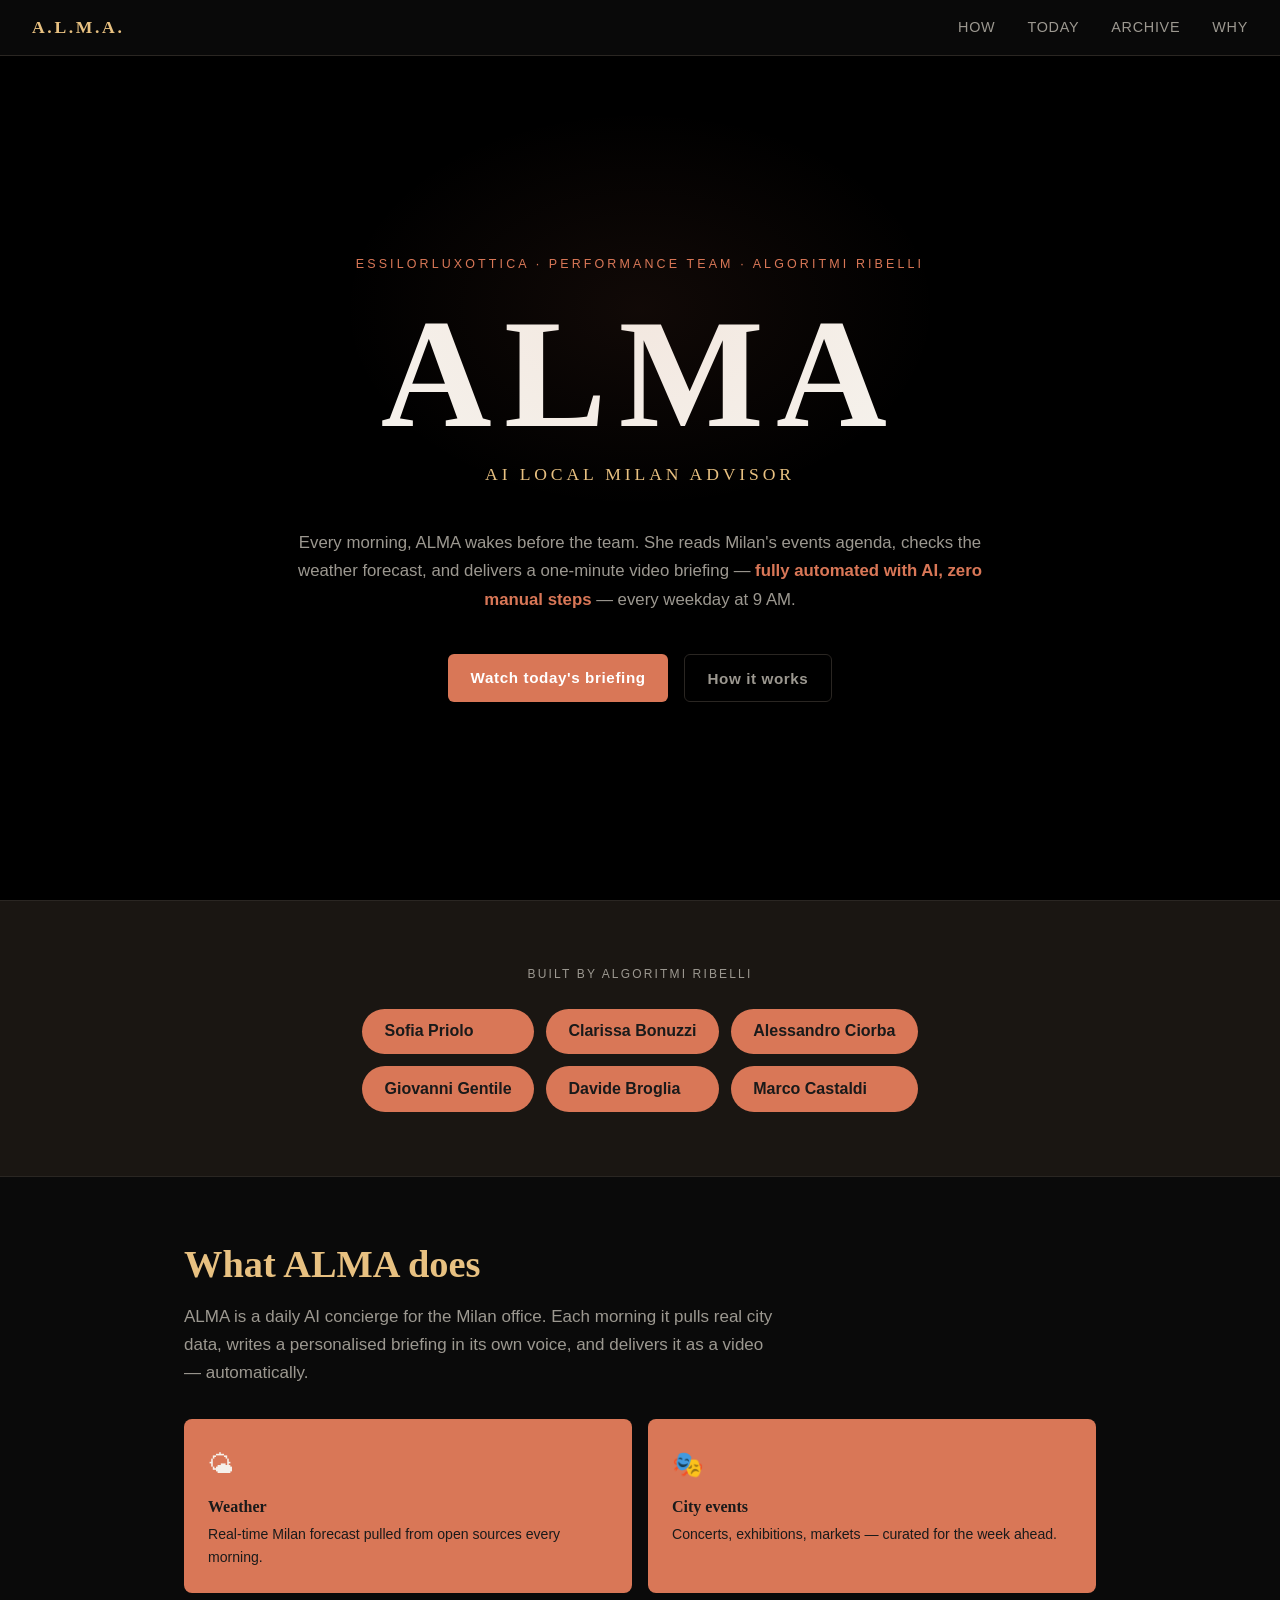
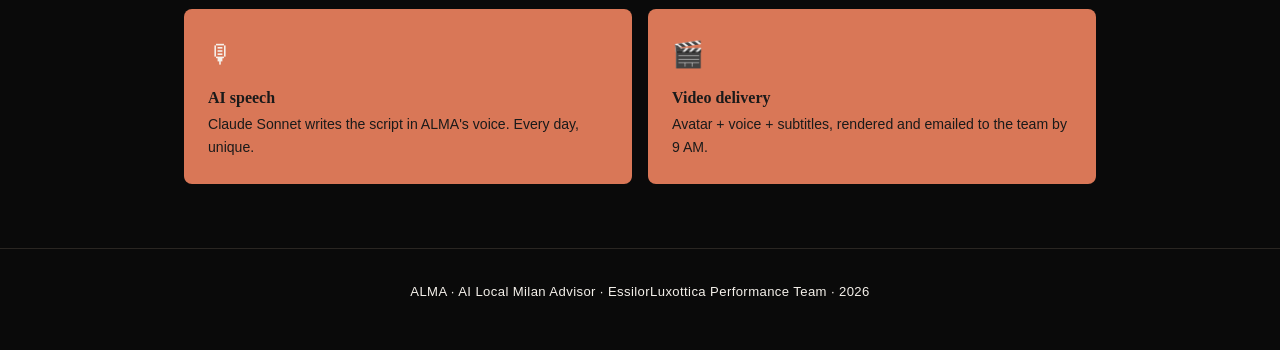
==== index.html @ ec911810 "Increase max-width of hero description section" ====
<!DOCTYPE html>
<html lang="en">
<head>
  <meta charset="UTF-8" />
  <meta name="viewport" content="width=device-width, initial-scale=1.0" />
  <title>ALMA — AI Local Milan Advisor</title>
  <link rel="stylesheet" href="style.css" />
  <style>
    /* ── Hero ── */
    .hero {
      min-height: calc(100vh - 56px);
      display: flex;
      flex-direction: column;
      justify-content: center;
      align-items: center;
      text-align: center;
      padding: 3rem 1.5rem;
      background: var(--bg-deep);
      position: relative;
      overflow: hidden;
    }

    /* Subtle ambient glow behind title */
    .hero::before {
      content: '';
      position: absolute;
      top: 30%;
      left: 50%;
      transform: translate(-50%, -50%);
      width: 600px;
      height: 400px;
      background: radial-gradient(ellipse, rgba(217,119,87,0.08) 0%, transparent 70%);
      pointer-events: none;
    }

    .hero-eyebrow {
      font-size: 0.78rem;
      letter-spacing: 0.25em;
      text-transform: uppercase;
      color: var(--accent);
      margin-bottom: 1.5rem;
    }

    .hero-title {
      font-family: 'Cambria', serif;
      font-size: clamp(3.5rem, 12vw, 13rem);
      font-weight: 700;
      color: var(--text);
      letter-spacing: 0.08em;
      line-height: 1;
      margin-bottom: 0.5rem;
    }

    .hero-subtitle {
      font-family: 'Cambria', serif;
      font-size: clamp(0.85rem, 2.5vw, 1.1rem);
      letter-spacing: 0.22em;
      text-transform: uppercase;
      color: var(--gold);
      margin-bottom: 2.5rem;
    }

    .hero-desc {
      max-width: 720px;
      color: var(--text-dim);
      font-size: 1.05rem;
      line-height: 1.7;
      margin-bottom: 2.5rem;
    }

    .hero-ctas {
      display: flex;
      gap: 1rem;
      flex-wrap: wrap;
      justify-content: center;
    }

    /* ── Team section ── */
    .team-section {
      background: var(--panel);
      border-top: 1px solid var(--panel-light);
      border-bottom: 1px solid var(--panel-light);
    }

    .team-label {
      font-size: 0.75rem;
      letter-spacing: 0.18em;
      text-transform: uppercase;
      color: var(--text-dim);
      text-align: center;
      margin-bottom: 1.5rem;
    }

    .team-grid {
      display: grid;
      grid-template-columns: repeat(3, auto);
      gap: 0.75rem;
      justify-content: center;
    }

    .team-pill {
      background: var(--accent);
      border: none;
      border-radius: 999px;
      padding: 0.6rem 1.4rem;
      font-size: 1rem;
      font-weight: 700;
      color: #1a1a1a;
    }

    /* ── What is ALMA ── */
    .what-grid {
      display: grid;
      grid-template-columns: repeat(2, 1fr);
      gap: 1rem;
      margin-top: 2rem;
    }

    .what-card {
      background: var(--accent);
      border: none;
      border-radius: 8px;
      padding: 1.5rem;
    }

    .what-icon {
      font-size: 1.6rem;
      margin-bottom: 0.75rem;
    }

    .what-card h3 {
      font-size: 1rem;
      margin-bottom: 0.4rem;
      color: #1a1a1a;
    }

    .what-card p {
      font-size: 0.88rem;
      color: #1a1a1a;
      margin: 0;
    }
  </style>
</head>
<body>

<nav>
  <a class="nav-logo" href="index.html">A.L.M.A.</a>
  <ul class="nav-links">
    <li><a href="how-it-works.html">How</a></li>
    <li><a href="today.html">Today</a></li>
    <li><a href="archive.html">Archive</a></li>
    <li><a href="why.html">Why</a></li>
  </ul>
</nav>

<main>

  <!-- Hero -->
  <section class="hero">
    <p class="hero-eyebrow">EssilorLuxottica · Performance Team · Algoritmi Ribelli</p>
    <h1 class="hero-title">ALMA</h1>
    <p class="hero-subtitle">AI Local Milan Advisor</p>
    <p class="hero-desc">
      Every morning, ALMA wakes before the team. She reads Milan's events agenda, checks the weather forecast, and delivers a one-minute video briefing — <strong style="color: var(--accent);">fully automated with AI, zero manual steps</strong> — every weekday at 9 AM.
    </p>
    <div class="hero-ctas">
      <a href="today.html" class="btn btn-primary">Watch today's briefing</a>
      <a href="how-it-works.html" class="btn btn-outline">How it works</a>
    </div>
  </section>

  <!-- Team -->
  <section class="team-section section">
    <div class="container">
      <p class="team-label">Built by Algoritmi Ribelli</p>
      <div class="team-grid">
        <span class="team-pill">Sofia Priolo</span>
        <span class="team-pill">Clarissa Bonuzzi</span>
        <span class="team-pill">Alessandro Ciorba</span>
        <span class="team-pill">Giovanni Gentile</span>
        <span class="team-pill">Davide Broglia</span>
        <span class="team-pill">Marco Castaldi</span>
      </div>
    </div>
  </section>

  <!-- What is ALMA -->
  <section class="section">
    <div class="container">
      <h2>What ALMA does</h2>
      <p style="color: var(--text-dim); max-width: 600px;">
        ALMA is a daily AI concierge for the Milan office. Each morning it pulls real city data,
        writes a personalised briefing in its own voice, and delivers it as a video — automatically.
      </p>

      <div class="what-grid">
        <div class="what-card">
          <div class="what-icon">🌤</div>
          <h3>Weather</h3>
          <p>Real-time Milan forecast pulled from open sources every morning.</p>
        </div>
        <div class="what-card">
          <div class="what-icon">🎭</div>
          <h3>City events</h3>
          <p>Concerts, exhibitions, markets — curated for the week ahead.</p>
        </div>
        <div class="what-card">
          <div class="what-icon">🎙</div>
          <h3>AI speech</h3>
          <p>Claude Sonnet writes the script in ALMA's voice. Every day, unique.</p>
        </div>
        <div class="what-card">
          <div class="what-icon">🎬</div>
          <h3>Video delivery</h3>
          <p>Avatar + voice + subtitles, rendered and emailed to the team by 9 AM.</p>
        </div>
      </div>
    </div>
  </section>

</main>

<footer>
  <p>ALMA · AI Local Milan Advisor · EssilorLuxottica Performance Team · 2026</p>
</footer>

</body>
</html>
---- style.css ----
/* ============================================================
   ALMA — AI Local Milan Advisor | Global Stylesheet
   ============================================================ */

:root {
  --bg: #0A0A0A;
  --bg-deep: #000000;
  --panel: #1A1612;
  --panel-light: #2A2622;
  --text: #F5F1EB;
  --text-dim: #9C9890;
  --accent: #D97757;
  --gold: #E8C181;
  --green: #7FAE6E;
}

*, *::before, *::after { box-sizing: border-box; margin: 0; padding: 0; }

html { scroll-behavior: smooth; }

body {
  background: var(--bg);
  color: var(--text);
  font-family: 'Calibri', 'Gill Sans', sans-serif;
  font-size: 17px;
  line-height: 1.65;
  min-height: 100vh;
}

/* ── Typography ── */
h1, h2, h3, h4 {
  font-family: 'Cambria', 'Georgia', serif;
  line-height: 1.2;
  font-weight: 700;
}

h1 { font-size: clamp(2.2rem, 6vw, 4rem); }
h2 { font-size: clamp(1.5rem, 4vw, 2.4rem); color: var(--gold); margin-bottom: 1rem; }
h3 { font-size: 1.2rem; color: var(--accent); margin-bottom: 0.5rem; }

p { margin-bottom: 1rem; color: var(--text); }
a { color: var(--accent); text-decoration: none; }
a:hover { color: var(--gold); }

/* ── Nav ── */
nav {
  position: fixed;
  top: 0; left: 0; right: 0;
  z-index: 100;
  background: rgba(10, 10, 10, 0.92);
  backdrop-filter: blur(12px);
  border-bottom: 1px solid var(--panel-light);
  display: flex;
  align-items: center;
  justify-content: space-between;
  padding: 0 2rem;
  height: 56px;
}

.nav-logo {
  font-family: 'Cambria', serif;
  font-size: 1.1rem;
  font-weight: 700;
  letter-spacing: 0.15em;
  color: var(--gold);
  text-decoration: none;
}

.nav-links {
  display: flex;
  gap: 2rem;
  list-style: none;
}

.nav-links a {
  color: var(--text-dim);
  font-size: 0.9rem;
  letter-spacing: 0.05em;
  text-transform: uppercase;
  transition: color 0.2s;
}

.nav-links a:hover,
.nav-links a.active { color: var(--accent); }

/* ── Layout ── */
main { padding-top: 56px; }

.container {
  max-width: 960px;
  margin: 0 auto;
  padding: 0 1.5rem;
}

.section {
  padding: 4rem 0;
}

/* ── Cards ── */
.card {
  background: var(--panel);
  border: 1px solid var(--panel-light);
  border-radius: 8px;
  padding: 1.5rem;
}

/* ── Buttons ── */
.btn {
  display: inline-block;
  padding: 0.65rem 1.4rem;
  border-radius: 6px;
  font-family: 'Calibri', sans-serif;
  font-size: 0.95rem;
  font-weight: 700;
  letter-spacing: 0.04em;
  cursor: pointer;
  border: none;
  transition: opacity 0.2s, transform 0.15s;
  text-decoration: none;
}
.btn:hover { opacity: 0.85; transform: translateY(-1px); }

.btn-primary {
  background: var(--accent);
  color: #fff;
}

.btn-outline {
  background: transparent;
  border: 1px solid var(--panel-light);
  color: var(--text-dim);
}
.btn-outline:hover { border-color: var(--accent); color: var(--accent); }

/* ── Tag / badge ── */
.tag {
  display: inline-block;
  padding: 0.2rem 0.6rem;
  border-radius: 4px;
  font-size: 0.75rem;
  letter-spacing: 0.08em;
  text-transform: uppercase;
  font-weight: 700;
}
.tag-accent { background: rgba(217,119,87,0.15); color: var(--accent); }
.tag-gold   { background: rgba(232,193,129,0.12); color: var(--gold); }
.tag-green  { background: rgba(127,174,110,0.12); color: var(--green); }

/* ── Divider ── */
.divider {
  border: none;
  border-top: 1px solid var(--panel-light);
  margin: 2.5rem 0;
}

/* ── Loading / error ── */
.state-msg {
  color: var(--text-dim);
  font-size: 0.95rem;
  text-align: center;
  padding: 3rem 1rem;
}

/* ── Footer ── */
footer {
  border-top: 1px solid var(--panel-light);
  padding: 2rem 1.5rem;
  text-align: center;
  color: var(--text-dim);
  font-size: 0.82rem;
  letter-spacing: 0.03em;
}

/* ── Responsive ── */
@media (max-width: 640px) {
  nav { padding: 0 1rem; }
  .nav-links { gap: 1rem; }
  .nav-links a { font-size: 0.78rem; }
  .section { padding: 2.5rem 0; }
}

@media (prefers-reduced-motion: reduce) {
  * { transition: none !important; animation: none !important; }
}
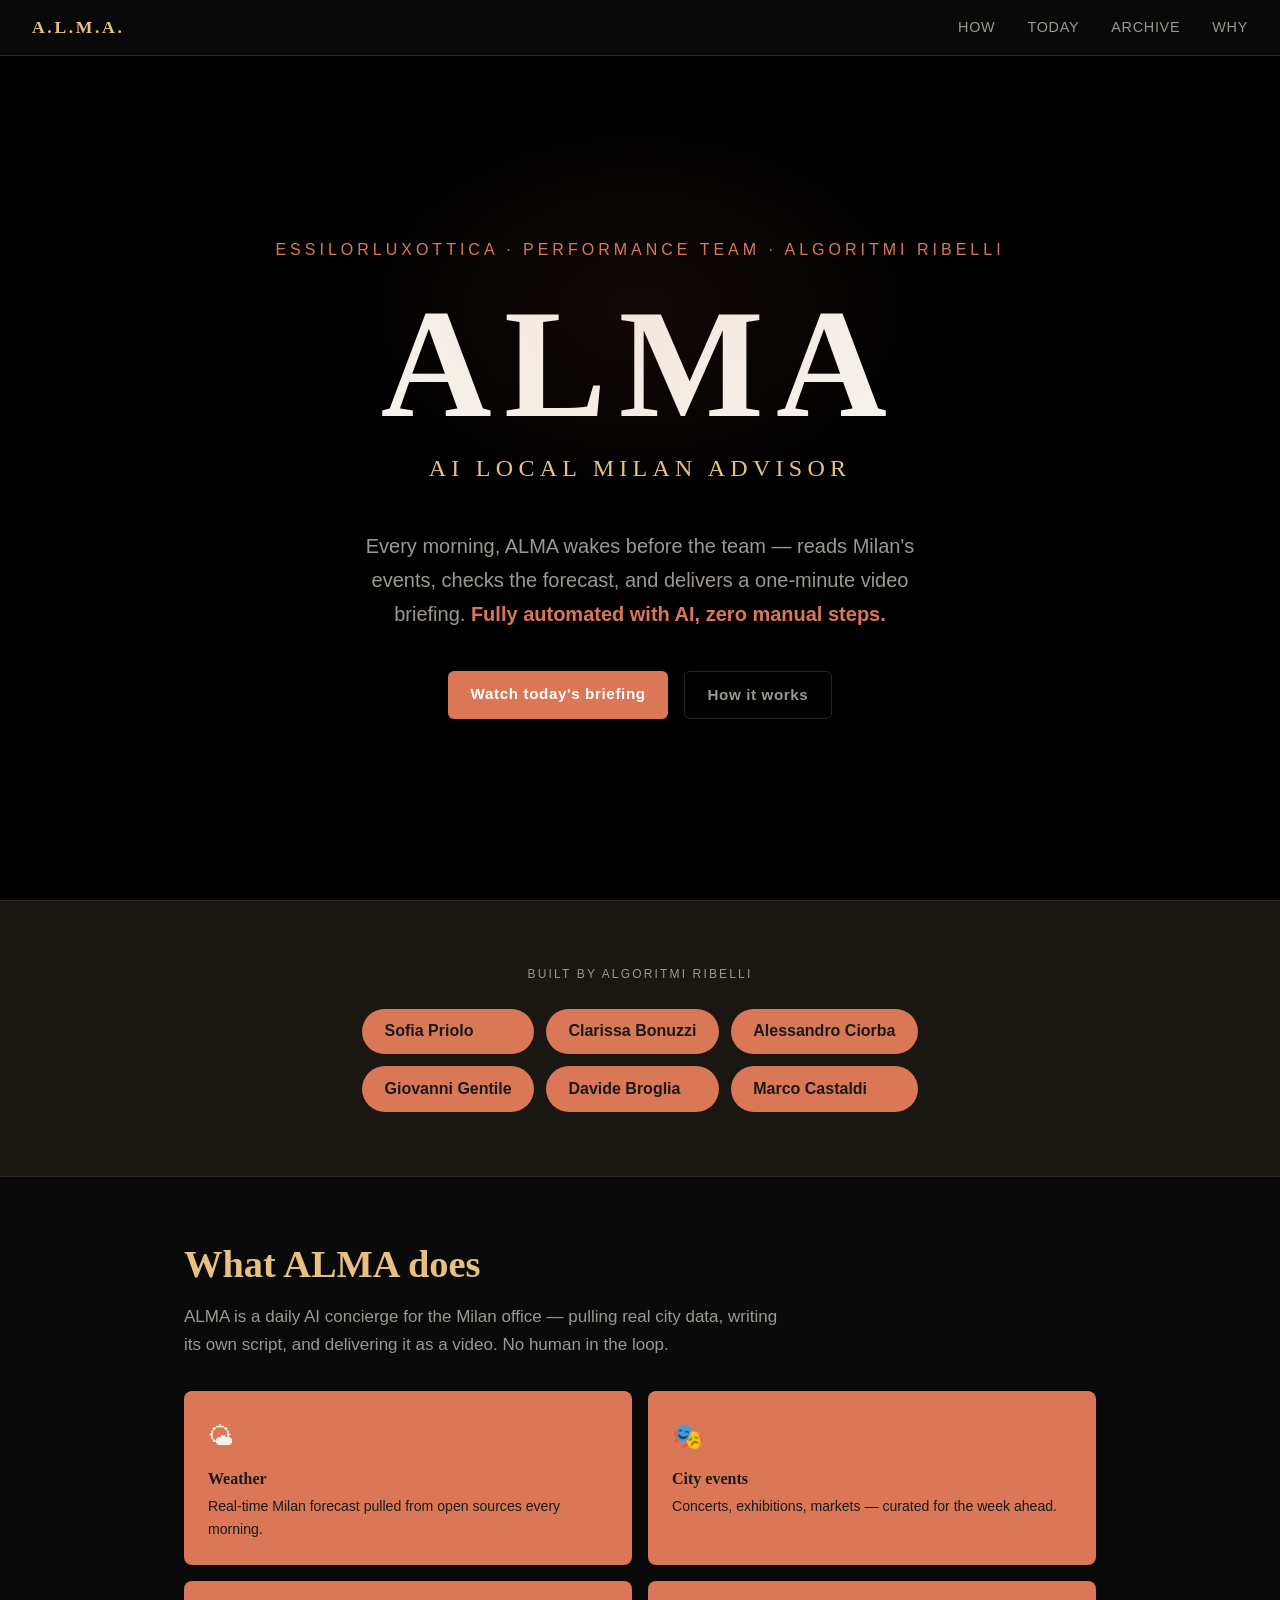
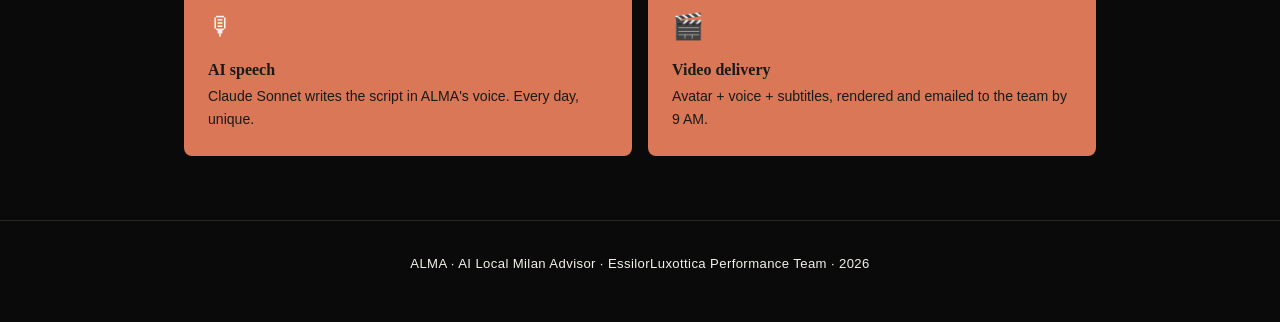
==== commit d1606f76: "Refactor hero section styles and content Updated text content for clarity and brevity in the hero se" ====
--- a/index.html
+++ b/index.html
@@ -20,7 +20,6 @@
       overflow: hidden;
     }
 
-    /* Subtle ambient glow behind title */
     .hero::before {
       content: '';
       position: absolute;
@@ -34,7 +33,7 @@
     }
 
     .hero-eyebrow {
-      font-size: 0.78rem;
+      font-size: 1rem;
       letter-spacing: 0.25em;
       text-transform: uppercase;
       color: var(--accent);
@@ -53,7 +52,7 @@
 
     .hero-subtitle {
       font-family: 'Cambria', serif;
-      font-size: clamp(0.85rem, 2.5vw, 1.1rem);
+      font-size: clamp(1.1rem, 2.5vw, 1.5rem);
       letter-spacing: 0.22em;
       text-transform: uppercase;
       color: var(--gold);
@@ -61,9 +60,9 @@
     }
 
     .hero-desc {
-      max-width: 720px;
+      max-width: 560px;
       color: var(--text-dim);
-      font-size: 1.05rem;
+      font-size: 1.25rem;
       line-height: 1.7;
       margin-bottom: 2.5rem;
     }
@@ -161,7 +160,7 @@
     <h1 class="hero-title">ALMA</h1>
     <p class="hero-subtitle">AI Local Milan Advisor</p>
     <p class="hero-desc">
-      Every morning, ALMA wakes before the team. She reads Milan's events agenda, checks the weather forecast, and delivers a one-minute video briefing — <strong style="color: var(--accent);">fully automated with AI, zero manual steps</strong> — every weekday at 9 AM.
+      Every morning, ALMA wakes before the team — reads Milan's events, checks the forecast, and delivers a one-minute video briefing. <strong style="color: var(--accent);">Fully automated with AI, zero manual steps.</strong>
     </p>
     <div class="hero-ctas">
       <a href="today.html" class="btn btn-primary">Watch today's briefing</a>
@@ -189,8 +188,7 @@
     <div class="container">
       <h2>What ALMA does</h2>
       <p style="color: var(--text-dim); max-width: 600px;">
-        ALMA is a daily AI concierge for the Milan office. Each morning it pulls real city data,
-        writes a personalised briefing in its own voice, and delivers it as a video — automatically.
+        ALMA is a daily AI concierge for the Milan office — pulling real city data, writing its own script, and delivering it as a video. No human in the loop.
       </p>
 
       <div class="what-grid">
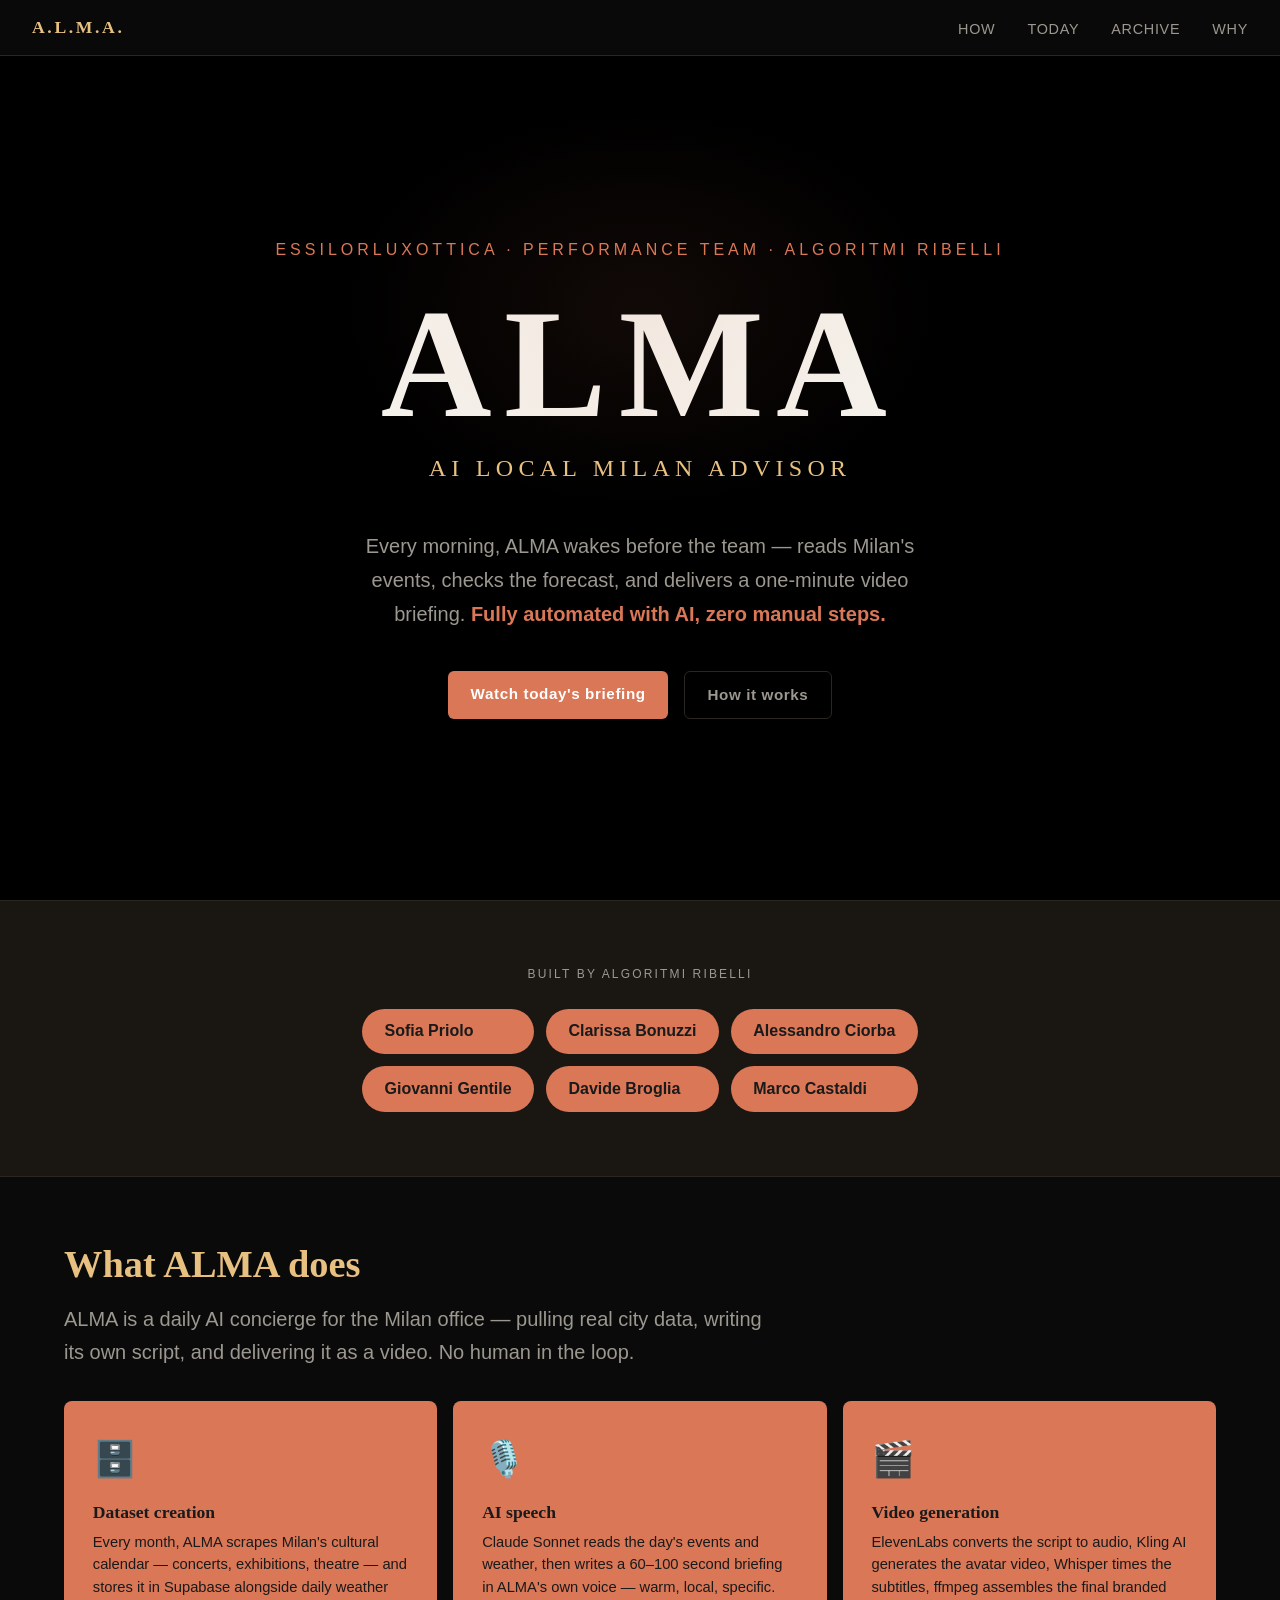
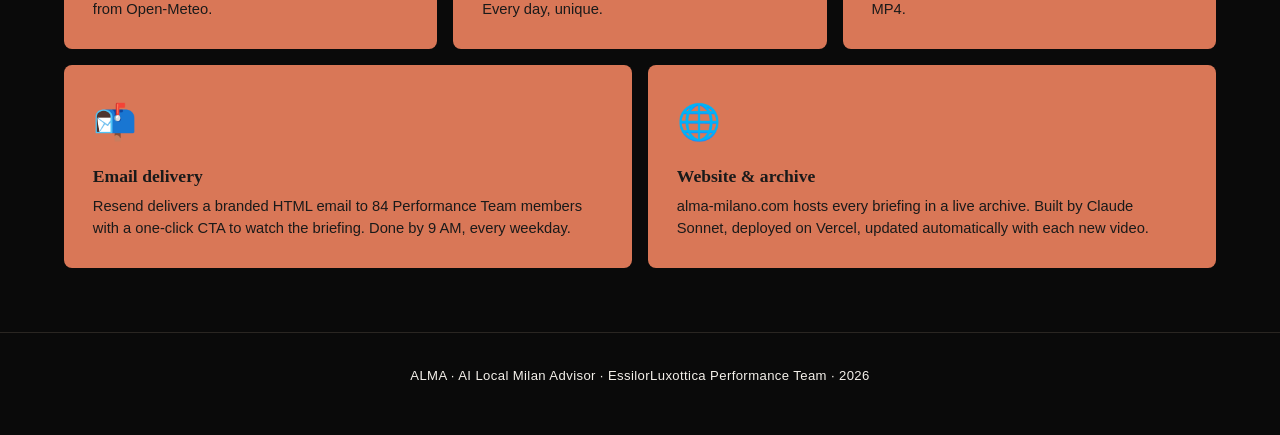
==== commit 2f58f149: "Refactor index.html for improved layout and styling Updated styling and structure for various sectio" ====
--- a/index.html
+++ b/index.html
@@ -6,7 +6,6 @@
   <title>ALMA — AI Local Milan Advisor</title>
   <link rel="stylesheet" href="style.css" />
   <style>
-    /* ── Hero ── */
     .hero {
       min-height: calc(100vh - 56px);
       display: flex;
@@ -74,7 +73,7 @@
       justify-content: center;
     }
 
-    /* ── Team section ── */
+    /* Team */
     .team-section {
       background: var(--panel);
       border-top: 1px solid var(--panel-light);
@@ -107,36 +106,53 @@
       color: #1a1a1a;
     }
 
-    /* ── What is ALMA ── */
+    /* What grid — 3 top + 2 bottom */
     .what-grid {
+      display: grid;
+      grid-template-columns: repeat(3, 1fr);
+      gap: 1rem;
+      margin-top: 2rem;
+    }
+
+    .what-grid .card-wide {
+      grid-column: span 1;
+    }
+
+    .what-row-2 {
       display: grid;
       grid-template-columns: repeat(2, 1fr);
       gap: 1rem;
-      margin-top: 2rem;
+      margin-top: 1rem;
     }
 
     .what-card {
       background: var(--accent);
       border: none;
       border-radius: 8px;
-      padding: 1.5rem;
+      padding: 1.8rem;
     }
 
     .what-icon {
-      font-size: 1.6rem;
-      margin-bottom: 0.75rem;
+      font-size: 2.2rem;
+      margin-bottom: 0.9rem;
     }
 
     .what-card h3 {
-      font-size: 1rem;
-      margin-bottom: 0.4rem;
+      font-size: 1.1rem;
+      margin-bottom: 0.5rem;
       color: #1a1a1a;
     }
 
     .what-card p {
-      font-size: 0.88rem;
+      font-size: 0.92rem;
       color: #1a1a1a;
       margin: 0;
+      line-height: 1.5;
+    }
+
+    @media (max-width: 640px) {
+      .what-grid { grid-template-columns: 1fr; }
+      .what-row-2 { grid-template-columns: 1fr; }
     }
   </style>
 </head>
@@ -154,7 +170,6 @@
 
 <main>
 
-  <!-- Hero -->
   <section class="hero">
     <p class="hero-eyebrow">EssilorLuxottica · Performance Team · Algoritmi Ribelli</p>
     <h1 class="hero-title">ALMA</h1>
@@ -168,7 +183,6 @@
     </div>
   </section>
 
-  <!-- Team -->
   <section class="team-section section">
     <div class="container">
       <p class="team-label">Built by Algoritmi Ribelli</p>
@@ -183,36 +197,44 @@
     </div>
   </section>
 
-  <!-- What is ALMA -->
   <section class="section">
     <div class="container">
       <h2>What ALMA does</h2>
-      <p style="color: var(--text-dim); max-width: 600px;">
+      <p style="color: var(--text-dim); max-width: 700px;">
         ALMA is a daily AI concierge for the Milan office — pulling real city data, writing its own script, and delivering it as a video. No human in the loop.
       </p>
 
       <div class="what-grid">
         <div class="what-card">
-          <div class="what-icon">🌤</div>
-          <h3>Weather</h3>
-          <p>Real-time Milan forecast pulled from open sources every morning.</p>
-        </div>
-        <div class="what-card">
-          <div class="what-icon">🎭</div>
-          <h3>City events</h3>
-          <p>Concerts, exhibitions, markets — curated for the week ahead.</p>
-        </div>
-        <div class="what-card">
-          <div class="what-icon">🎙</div>
+          <div class="what-icon">🗄️</div>
+          <h3>Dataset creation</h3>
+          <p>Every month, ALMA scrapes Milan's cultural calendar — concerts, exhibitions, theatre — and stores it in Supabase alongside daily weather from Open-Meteo.</p>
+        </div>
+        <div class="what-card">
+          <div class="what-icon">🎙️</div>
           <h3>AI speech</h3>
-          <p>Claude Sonnet writes the script in ALMA's voice. Every day, unique.</p>
+          <p>Claude Sonnet reads the day's events and weather, then writes a 60–100 second briefing in ALMA's own voice — warm, local, specific. Every day, unique.</p>
         </div>
         <div class="what-card">
           <div class="what-icon">🎬</div>
-          <h3>Video delivery</h3>
-          <p>Avatar + voice + subtitles, rendered and emailed to the team by 9 AM.</p>
+          <h3>Video generation</h3>
+          <p>ElevenLabs converts the script to audio, Kling AI generates the avatar video, Whisper times the subtitles, ffmpeg assembles the final branded MP4.</p>
         </div>
       </div>
+
+      <div class="what-row-2">
+        <div class="what-card">
+          <div class="what-icon">📬</div>
+          <h3>Email delivery</h3>
+          <p>Resend delivers a branded HTML email to 84 Performance Team members with a one-click CTA to watch the briefing. Done by 9 AM, every weekday.</p>
+        </div>
+        <div class="what-card">
+          <div class="what-icon">🌐</div>
+          <h3>Website & archive</h3>
+          <p>alma-milano.com hosts every briefing in a live archive. Built by Claude Sonnet, deployed on Vercel, updated automatically with each new video.</p>
+        </div>
+      </div>
+
     </div>
   </section>
 
--- a/style.css
+++ b/style.css
@@ -22,7 +22,7 @@
   background: var(--bg);
   color: var(--text);
   font-family: 'Calibri', 'Gill Sans', sans-serif;
-  font-size: 17px;
+  font-size: 20px;
   line-height: 1.65;
   min-height: 100vh;
 }
@@ -87,7 +87,7 @@
 main { padding-top: 56px; }
 
 .container {
-  max-width: 960px;
+  max-width: 1200px;
   margin: 0 auto;
   padding: 0 1.5rem;
 }
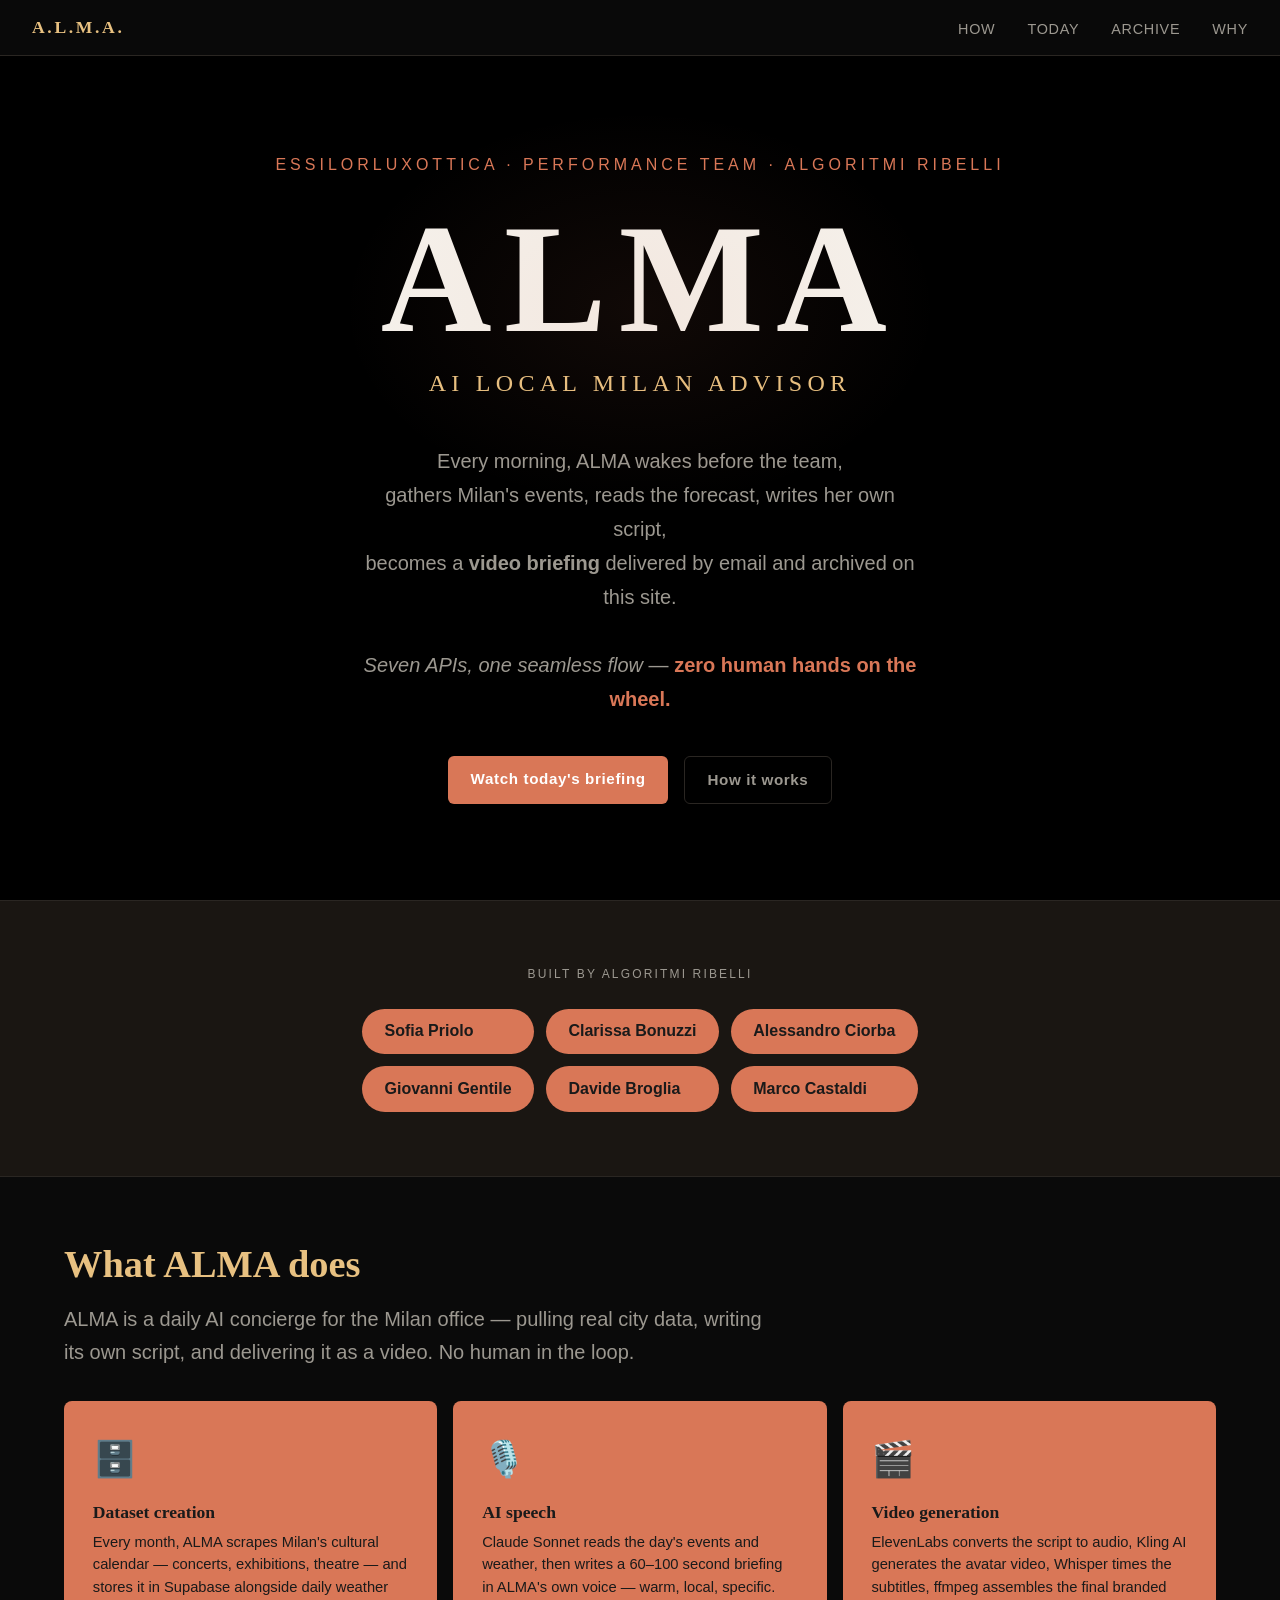
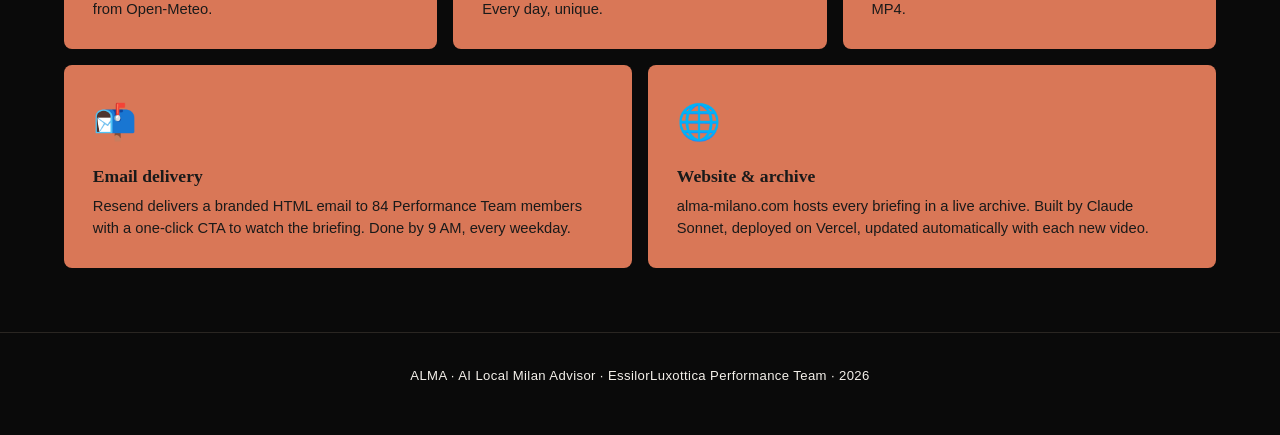
==== commit 8abc6663: "Update index.html" ====
--- a/index.html
+++ b/index.html
@@ -175,7 +175,10 @@
     <h1 class="hero-title">ALMA</h1>
     <p class="hero-subtitle">AI Local Milan Advisor</p>
     <p class="hero-desc">
-      Every morning, ALMA wakes before the team — reads Milan's events, checks the forecast, and delivers a one-minute video briefing. <strong style="color: var(--accent);">Fully automated with AI, zero manual steps.</strong>
+      Every morning, ALMA wakes before the team,<br>
+      gathers Milan's events, reads the forecast, writes her own script,<br>
+      becomes a <strong>video briefing</strong> delivered by email and archived on this site.<br><br>
+      <em>Seven APIs, one seamless flow</em> — <strong style="color: var(--accent);">zero human hands on the wheel.</strong>
     </p>
     <div class="hero-ctas">
       <a href="today.html" class="btn btn-primary">Watch today's briefing</a>
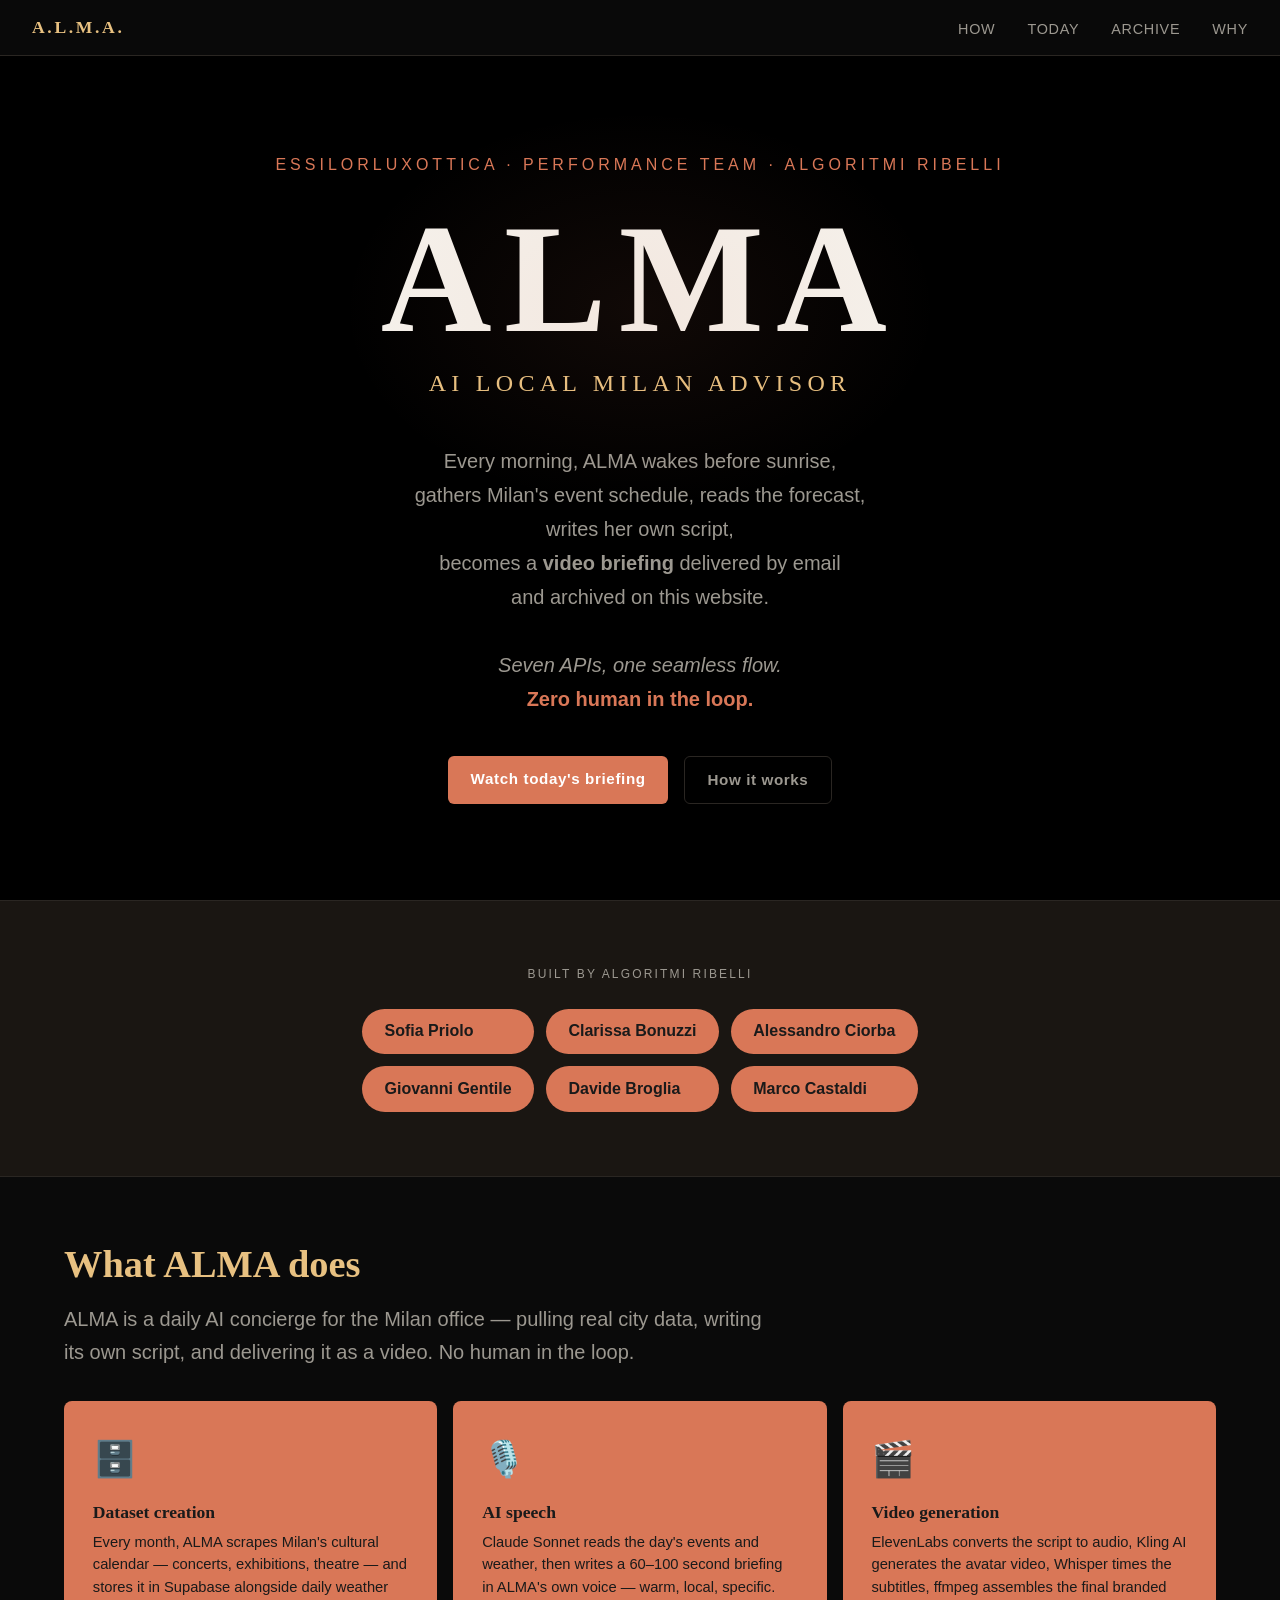
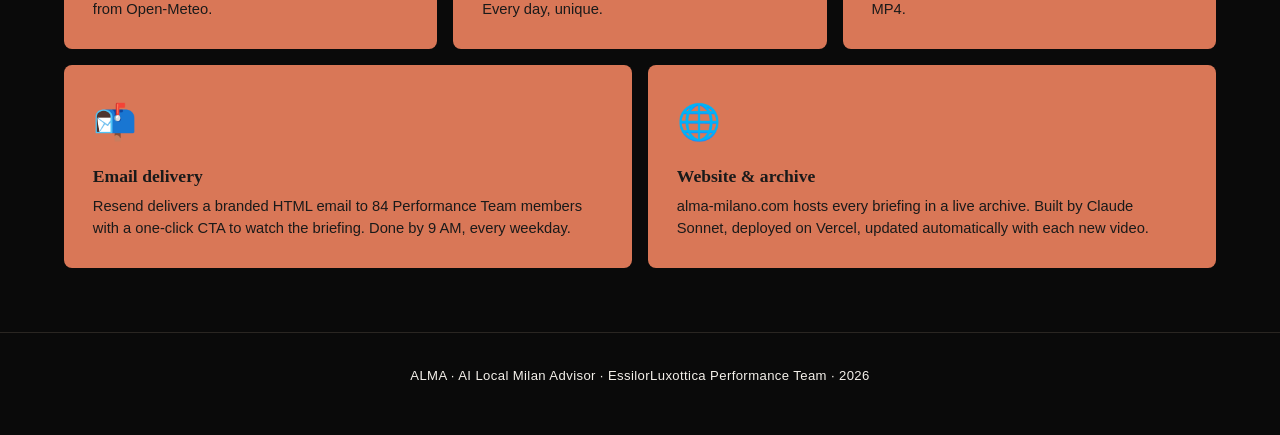
==== commit 60979c35: "Revise ALMA description for improved clarity Updated the description of ALMA to enhance clarity and " ====
--- a/index.html
+++ b/index.html
@@ -175,10 +175,13 @@
     <h1 class="hero-title">ALMA</h1>
     <p class="hero-subtitle">AI Local Milan Advisor</p>
     <p class="hero-desc">
-      Every morning, ALMA wakes before the team,<br>
-      gathers Milan's events, reads the forecast, writes her own script,<br>
-      becomes a <strong>video briefing</strong> delivered by email and archived on this site.<br><br>
-      <em>Seven APIs, one seamless flow</em> — <strong style="color: var(--accent);">zero human hands on the wheel.</strong>
+      Every morning, ALMA wakes before sunrise,<br>
+      gathers Milan's event schedule, reads the forecast,<br>
+      writes her own script,<br>
+      becomes a <strong>video briefing</strong> delivered by email<br>
+      and archived on this website.<br><br>
+      <em>Seven APIs, one seamless flow.</em><br>
+      <strong style="color: var(--accent);">Zero human in the loop.</strong>
     </p>
     <div class="hero-ctas">
       <a href="today.html" class="btn btn-primary">Watch today's briefing</a>
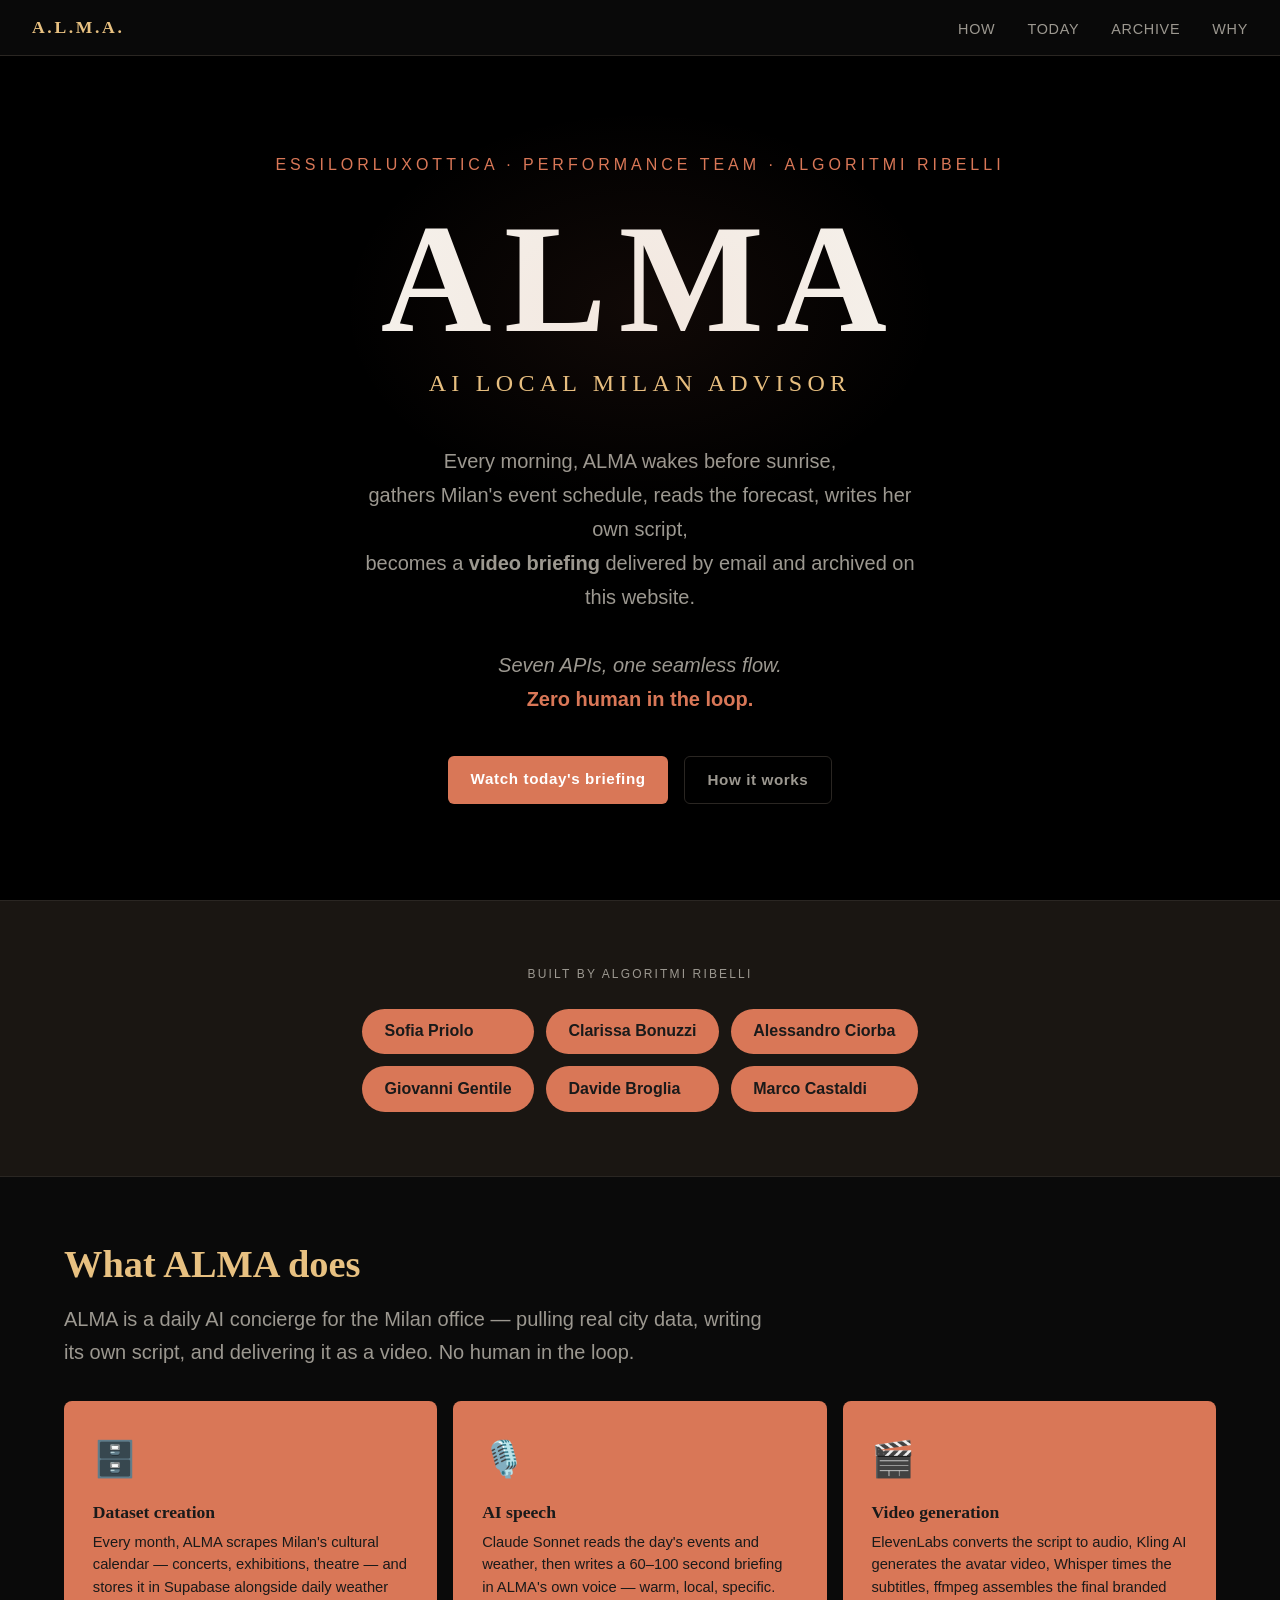
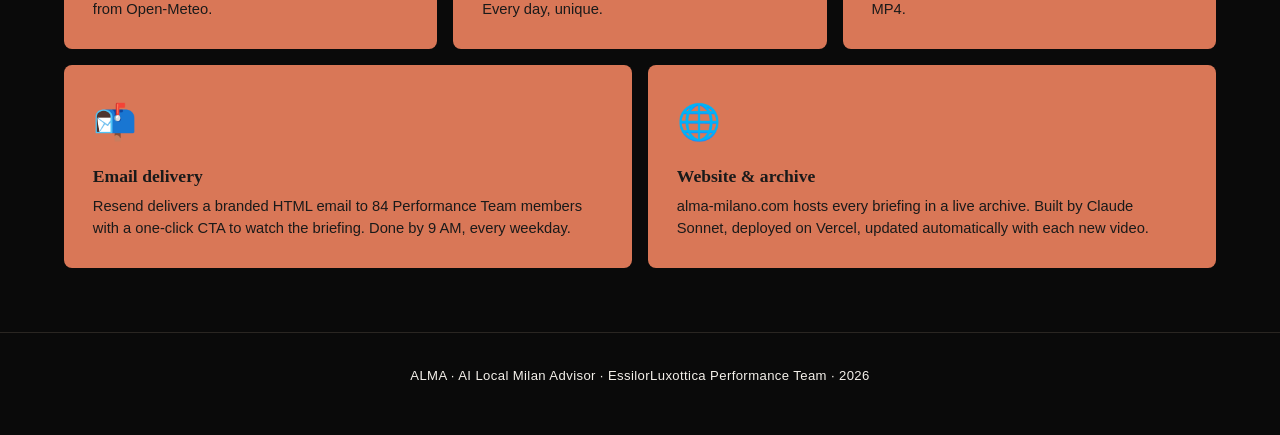
==== commit 1f5548c8: "Enhance mobile responsiveness and update hero section Added responsive design for mobile view and ad" ====
--- a/index.html
+++ b/index.html
@@ -73,6 +73,12 @@
       justify-content: center;
     }
 
+    .br-mobile { display: none; }
+    @media (max-width: 640px) {
+      .br-desktop { display: none; }
+      .br-mobile { display: inline; }
+    }
+
     /* Team */
     .team-section {
       background: var(--panel);
@@ -176,10 +182,8 @@
     <p class="hero-subtitle">AI Local Milan Advisor</p>
     <p class="hero-desc">
       Every morning, ALMA wakes before sunrise,<br>
-      gathers Milan's event schedule, reads the forecast,<br>
-      writes her own script,<br>
-      becomes a <strong>video briefing</strong> delivered by email<br>
-      and archived on this website.<br><br>
+      gathers Milan's event schedule, reads the forecast,<br class="br-mobile"> writes her own script,<br>
+      becomes a <strong>video briefing</strong> delivered by email<br class="br-mobile"> and archived on this website.<br><br>
       <em>Seven APIs, one seamless flow.</em><br>
       <strong style="color: var(--accent);">Zero human in the loop.</strong>
     </p>
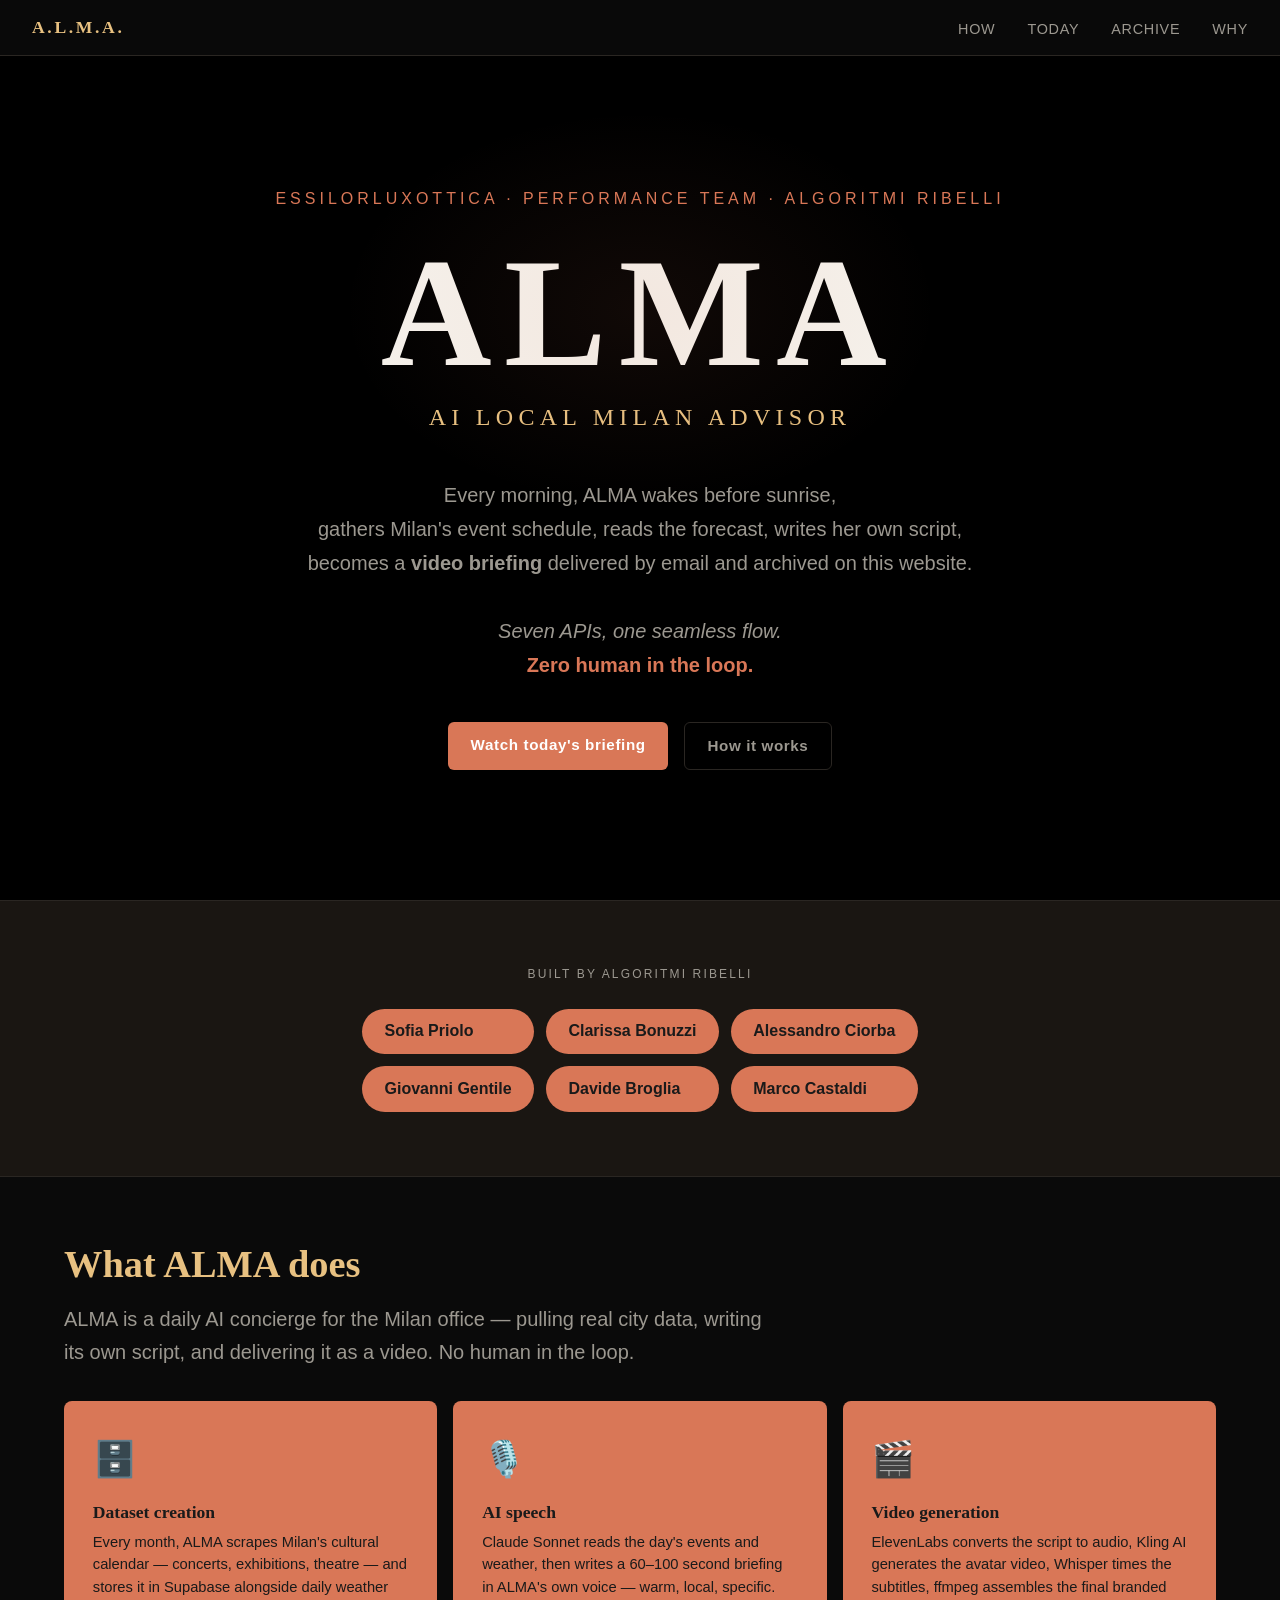
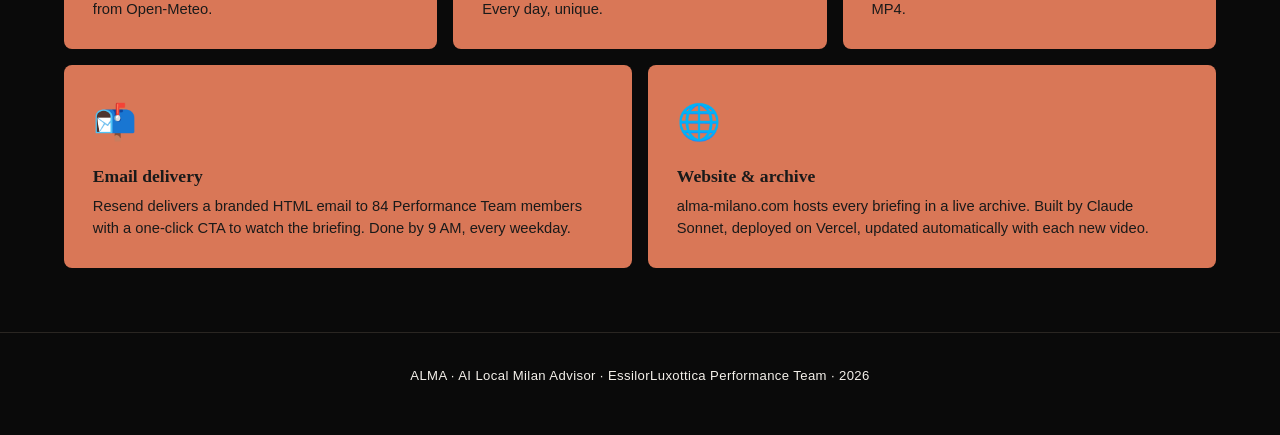
==== commit 629dec0a: "Enhance hero description for mobile and desktop Updated hero description styles and added mobile ver" ====
--- a/index.html
+++ b/index.html
@@ -59,11 +59,18 @@
     }
 
     .hero-desc {
-      max-width: 560px;
+      max-width: 800px;
       color: var(--text-dim);
       font-size: 1.25rem;
       line-height: 1.7;
       margin-bottom: 2.5rem;
+      white-space: normal;
+    }
+
+    .hero-desc-mobile { display: none; }
+    @media (max-width: 640px) {
+      .hero-desc-desktop { display: none; }
+      .hero-desc-mobile { display: block; }
     }
 
     .hero-ctas {
@@ -180,10 +187,19 @@
     <p class="hero-eyebrow">EssilorLuxottica · Performance Team · Algoritmi Ribelli</p>
     <h1 class="hero-title">ALMA</h1>
     <p class="hero-subtitle">AI Local Milan Advisor</p>
-    <p class="hero-desc">
+    <p class="hero-desc hero-desc-desktop">
       Every morning, ALMA wakes before sunrise,<br>
-      gathers Milan's event schedule, reads the forecast,<br class="br-mobile"> writes her own script,<br>
-      becomes a <strong>video briefing</strong> delivered by email<br class="br-mobile"> and archived on this website.<br><br>
+      gathers Milan's event schedule, reads the forecast, writes her own script,<br>
+      becomes a <strong>video briefing</strong> delivered by email and archived on this website.<br><br>
+      <em>Seven APIs, one seamless flow.</em><br>
+      <strong style="color: var(--accent);">Zero human in the loop.</strong>
+    </p>
+    <p class="hero-desc hero-desc-mobile">
+      Every morning, ALMA wakes before sunrise,<br>
+      gathers Milan's event schedule, reads the forecast,<br>
+      writes her own script,<br>
+      becomes a <strong>video briefing</strong> delivered by email<br>
+      and archived on this website.<br><br>
       <em>Seven APIs, one seamless flow.</em><br>
       <strong style="color: var(--accent);">Zero human in the loop.</strong>
     </p>
